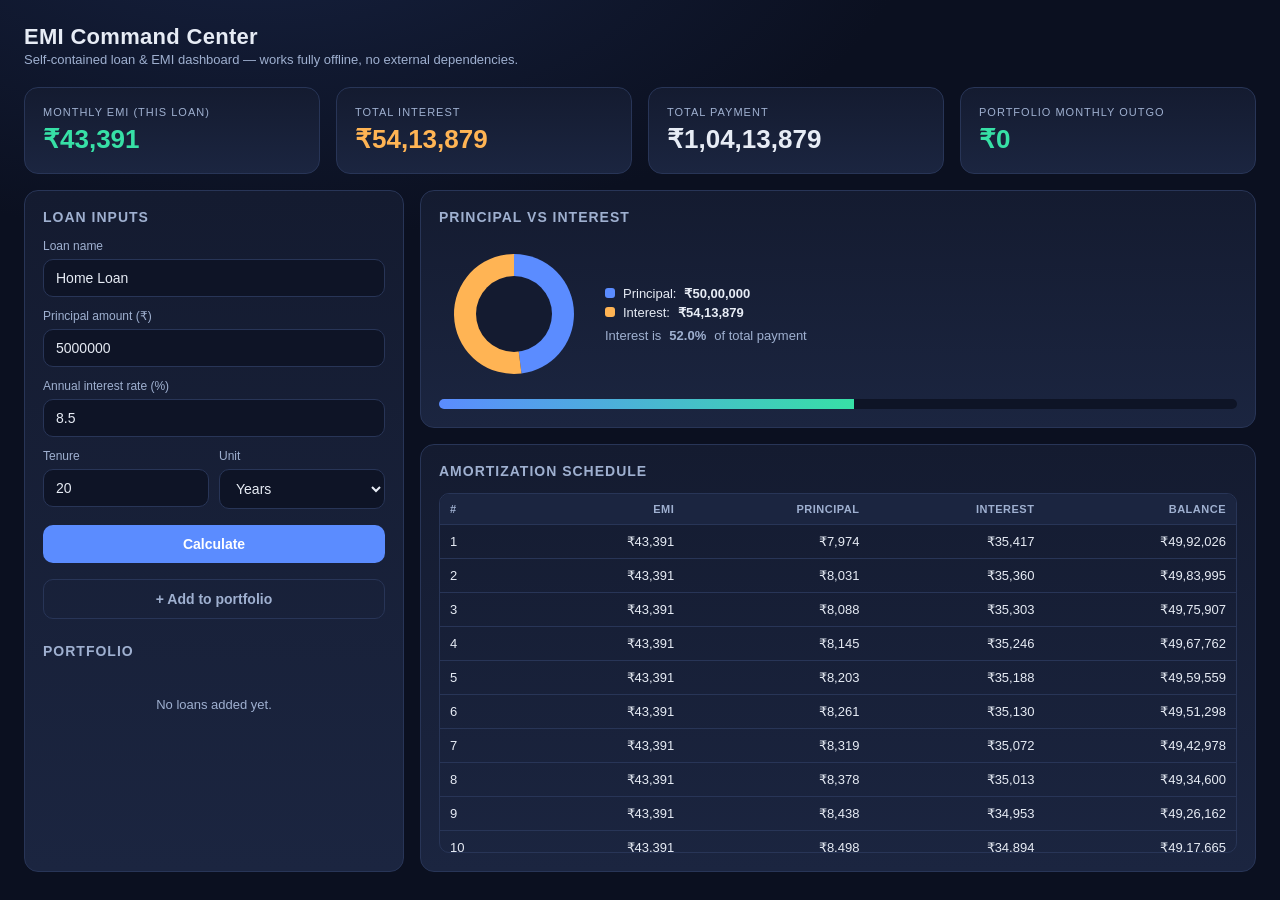
==== emi-tracker/index.html @ 531e5d22 "Add self-contained EMI Command Center dashboard Single-file, dependency-free EMI/loan dashboard (emi" ====
<!DOCTYPE html>
<html lang="en">
<head>
<meta charset="UTF-8" />
<meta name="viewport" content="width=device-width, initial-scale=1.0" />
<title>EMI Command Center</title>
<style>
  :root{
    --bg:#0b1020; --panel:#141b30; --panel2:#1b2540; --line:#283557;
    --txt:#e7ecf5; --muted:#9fb0d0; --accent:#5b8cff; --accent2:#37e0a6;
    --warn:#ffb454; --danger:#ff6b6b; --radius:14px;
  }
  *{box-sizing:border-box}
  body{
    margin:0;font-family:-apple-system,BlinkMacSystemFont,"Segoe UI",Roboto,Helvetica,Arial,sans-serif;
    background:radial-gradient(1200px 600px at 20% -10%,#16213f 0%,var(--bg) 55%);
    color:var(--txt);min-height:100vh;padding:24px;
  }
  h1{font-size:22px;margin:0 0 2px;letter-spacing:.3px}
  .sub{color:var(--muted);font-size:13px;margin-bottom:20px}
  .grid{display:grid;gap:16px}
  .kpis{grid-template-columns:repeat(auto-fit,minmax(180px,1fr))}
  .cols{grid-template-columns:380px 1fr}
  @media(max-width:900px){.cols{grid-template-columns:1fr}}
  .card{background:linear-gradient(180deg,var(--panel),var(--panel2));border:1px solid var(--line);border-radius:var(--radius);padding:18px}
  .card h2{font-size:14px;text-transform:uppercase;letter-spacing:1px;color:var(--muted);margin:0 0 14px}
  label{display:block;font-size:12px;color:var(--muted);margin:12px 0 6px}
  input,select{width:100%;padding:10px 12px;background:#0e1426;border:1px solid var(--line);border-radius:10px;color:var(--txt);font-size:14px}
  input:focus,select:focus{outline:none;border-color:var(--accent)}
  .row{display:flex;gap:10px}
  .row>*{flex:1}
  button{cursor:pointer;border:none;border-radius:10px;font-size:14px;font-weight:600;padding:11px 14px;transition:.15s}
  .btn{background:var(--accent);color:#fff;width:100%;margin-top:16px}
  .btn:hover{filter:brightness(1.1)}
  .btn.ghost{background:transparent;border:1px solid var(--line);color:var(--muted)}
  .kpi .label{font-size:11px;text-transform:uppercase;letter-spacing:1px;color:var(--muted)}
  .kpi .val{font-size:26px;font-weight:700;margin-top:6px}
  .kpi .val.accent{color:var(--accent2)}
  .kpi .val.warn{color:var(--warn)}
  table{width:100%;border-collapse:collapse;font-size:13px}
  th,td{padding:9px 10px;text-align:right;border-bottom:1px solid var(--line)}
  th{color:var(--muted);font-weight:600;text-transform:uppercase;font-size:11px;letter-spacing:.5px;position:sticky;top:0;background:var(--panel2)}
  td:first-child,th:first-child{text-align:left}
  .scroll{max-height:360px;overflow:auto;border:1px solid var(--line);border-radius:10px}
  .bar{height:10px;background:#0e1426;border-radius:999px;overflow:hidden;margin-top:10px}
  .bar > span{display:block;height:100%;background:linear-gradient(90deg,var(--accent),var(--accent2))}
  .loanlist{display:flex;flex-direction:column;gap:8px;margin-top:6px}
  .loan{display:flex;justify-content:space-between;align-items:center;background:#0e1426;border:1px solid var(--line);border-radius:10px;padding:10px 12px;font-size:13px}
  .loan small{color:var(--muted);display:block;margin-top:2px}
  .loan .x{color:var(--danger);cursor:pointer;font-weight:700;padding:0 6px}
  .donut{display:flex;align-items:center;gap:16px}
  .legend{font-size:13px}
  .legend div{display:flex;align-items:center;gap:8px;margin:4px 0}
  .dot{width:10px;height:10px;border-radius:3px;display:inline-block}
  .empty{color:var(--muted);font-size:13px;text-align:center;padding:24px}
</style>
</head>
<body>
  <h1>EMI Command Center</h1>
  <div class="sub">Self-contained loan &amp; EMI dashboard — works fully offline, no external dependencies.</div>

  <div class="grid kpis" id="kpis" style="margin-bottom:16px">
    <div class="card kpi"><div class="label">Monthly EMI (this loan)</div><div class="val accent" id="kpiEmi">₹0</div></div>
    <div class="card kpi"><div class="label">Total Interest</div><div class="val warn" id="kpiInterest">₹0</div></div>
    <div class="card kpi"><div class="label">Total Payment</div><div class="val" id="kpiTotal">₹0</div></div>
    <div class="card kpi"><div class="label">Portfolio Monthly Outgo</div><div class="val accent" id="kpiPortfolio">₹0</div></div>
  </div>

  <div class="grid cols">
    <div class="card">
      <h2>Loan Inputs</h2>
      <label>Loan name</label>
      <input id="name" placeholder="e.g. Home Loan" value="Home Loan" />
      <label>Principal amount (₹)</label>
      <input id="principal" type="number" value="5000000" min="0" step="1000" />
      <label>Annual interest rate (%)</label>
      <input id="rate" type="number" value="8.5" min="0" step="0.05" />
      <div class="row">
        <div>
          <label>Tenure</label>
          <input id="tenure" type="number" value="20" min="1" step="1" />
        </div>
        <div>
          <label>Unit</label>
          <select id="unit"><option value="years">Years</option><option value="months">Months</option></select>
        </div>
      </div>
      <button class="btn" id="calcBtn">Calculate</button>
      <button class="btn ghost" id="addBtn">+ Add to portfolio</button>

      <h2 style="margin-top:24px">Portfolio</h2>
      <div class="loanlist" id="loanList"><div class="empty">No loans added yet.</div></div>
    </div>

    <div class="grid" style="gap:16px;align-content:start">
      <div class="card">
        <h2>Principal vs Interest</h2>
        <div class="donut">
          <canvas id="donut" width="150" height="150"></canvas>
          <div class="legend">
            <div><span class="dot" style="background:#5b8cff"></span> Principal: <strong id="legPrincipal">₹0</strong></div>
            <div><span class="dot" style="background:#ffb454"></span> Interest: <strong id="legInterest">₹0</strong></div>
            <div style="margin-top:8px;color:var(--muted)">Interest is <strong id="legPct">0%</strong> of total payment</div>
          </div>
        </div>
        <div class="bar"><span id="barFill" style="width:0%"></span></div>
      </div>

      <div class="card">
        <h2>Amortization Schedule</h2>
        <div class="scroll">
          <table id="schedule">
            <thead><tr><th>#</th><th>EMI</th><th>Principal</th><th>Interest</th><th>Balance</th></tr></thead>
            <tbody></tbody>
          </table>
        </div>
      </div>
    </div>
  </div>

<script>
(function(){
  "use strict";
  var $ = function(id){ return document.getElementById(id); };
  var fmt = function(n){
    if(!isFinite(n)) n = 0;
    return "₹" + Math.round(n).toLocaleString("en-IN");
  };

  // EMI = P*r*(1+r)^n / ((1+r)^n - 1)  ; r = monthly rate, n = months
  function computeEMI(P, annualRate, n){
    var r = annualRate/12/100;
    if(r === 0) return n > 0 ? P/n : 0;
    var pow = Math.pow(1+r, n);
    return P*r*pow/(pow-1);
  }

  function schedule(P, annualRate, n){
    var r = annualRate/12/100, emi = computeEMI(P, annualRate, n), bal = P, rows = [];
    for(var i=1;i<=n;i++){
      var interest = bal*r;
      var principal = emi - interest;
      bal = Math.max(0, bal - principal);
      rows.push({i:i, emi:emi, principal:principal, interest:interest, balance:bal});
    }
    return {emi:emi, rows:rows};
  }

  function months(){
    var t = parseFloat($("tenure").value)||0;
    return $("unit").value === "years" ? Math.round(t*12) : Math.round(t);
  }

  function drawDonut(principal, interest){
    var c = $("donut"), ctx = c.getContext("2d");
    var total = principal + interest, cx=75, cy=75, R=60, r=38;
    ctx.clearRect(0,0,150,150);
    var segs = total>0 ? [["#5b8cff",principal],["#ffb454",interest]] : [["#283557",1]];
    var start = -Math.PI/2, sum = total>0?total:1;
    segs.forEach(function(s){
      var end = start + (s[1]/sum)*Math.PI*2;
      ctx.beginPath(); ctx.moveTo(cx,cy);
      ctx.arc(cx,cy,R,start,end); ctx.closePath();
      ctx.fillStyle = s[0]; ctx.fill();
      start = end;
    });
    ctx.beginPath(); ctx.arc(cx,cy,r,0,Math.PI*2);
    ctx.fillStyle = "#141b30"; ctx.fill();
  }

  function render(){
    var P = parseFloat($("principal").value)||0;
    var rate = parseFloat($("rate").value)||0;
    var n = months();
    var s = schedule(P, rate, n);
    var totalPay = s.emi*n;
    var totalInterest = totalPay - P;

    $("kpiEmi").textContent = fmt(s.emi);
    $("kpiInterest").textContent = fmt(totalInterest);
    $("kpiTotal").textContent = fmt(totalPay);
    $("legPrincipal").textContent = fmt(P);
    $("legInterest").textContent = fmt(totalInterest);
    var pct = totalPay>0 ? (totalInterest/totalPay*100) : 0;
    $("legPct").textContent = pct.toFixed(1)+"%";
    $("barFill").style.width = pct+"%";
    drawDonut(P, totalInterest);

    var tb = $("schedule").querySelector("tbody");
    tb.innerHTML = "";
    s.rows.forEach(function(row){
      var tr = document.createElement("tr");
      tr.innerHTML = "<td>"+row.i+"</td><td>"+fmt(row.emi)+"</td><td>"+fmt(row.principal)+
        "</td><td>"+fmt(row.interest)+"</td><td>"+fmt(row.balance)+"</td>";
      tb.appendChild(tr);
    });
  }

  // ---- Portfolio (localStorage) ----
  var LS_KEY = "emi-command-center-loans";
  function loadLoans(){ try{ return JSON.parse(localStorage.getItem(LS_KEY))||[]; }catch(e){ return []; } }
  function saveLoans(l){ try{ localStorage.setItem(LS_KEY, JSON.stringify(l)); }catch(e){} }

  function renderPortfolio(){
    var loans = loadLoans(), list = $("loanList"), outgo = 0;
    list.innerHTML = "";
    if(!loans.length){ list.innerHTML = '<div class="empty">No loans added yet.</div>'; }
    loans.forEach(function(l, idx){
      var emi = computeEMI(l.principal, l.rate, l.n);
      outgo += emi;
      var div = document.createElement("div");
      div.className = "loan";
      div.innerHTML = "<div><strong>"+(l.name||"Loan")+"</strong><small>"+fmt(l.principal)+
        " @ "+l.rate+"% · "+l.n+" mo</small></div><div style='text-align:right'>"+fmt(emi)+
        "<span class='x' data-i='"+idx+"'>&times;</span></div>";
      list.appendChild(div);
    });
    $("kpiPortfolio").textContent = fmt(outgo);
    list.querySelectorAll(".x").forEach(function(x){
      x.onclick = function(){
        var loans = loadLoans();
        loans.splice(parseInt(this.getAttribute("data-i"),10),1);
        saveLoans(loans); renderPortfolio();
      };
    });
  }

  $("calcBtn").onclick = render;
  $("addBtn").onclick = function(){
    var loans = loadLoans();
    loans.push({
      name: $("name").value || "Loan",
      principal: parseFloat($("principal").value)||0,
      rate: parseFloat($("rate").value)||0,
      n: months()
    });
    saveLoans(loans); renderPortfolio();
  };
  ["principal","rate","tenure","unit"].forEach(function(id){
    $(id).addEventListener("input", render);
  });

  render();
  renderPortfolio();
})();
</script>
</body>
</html>
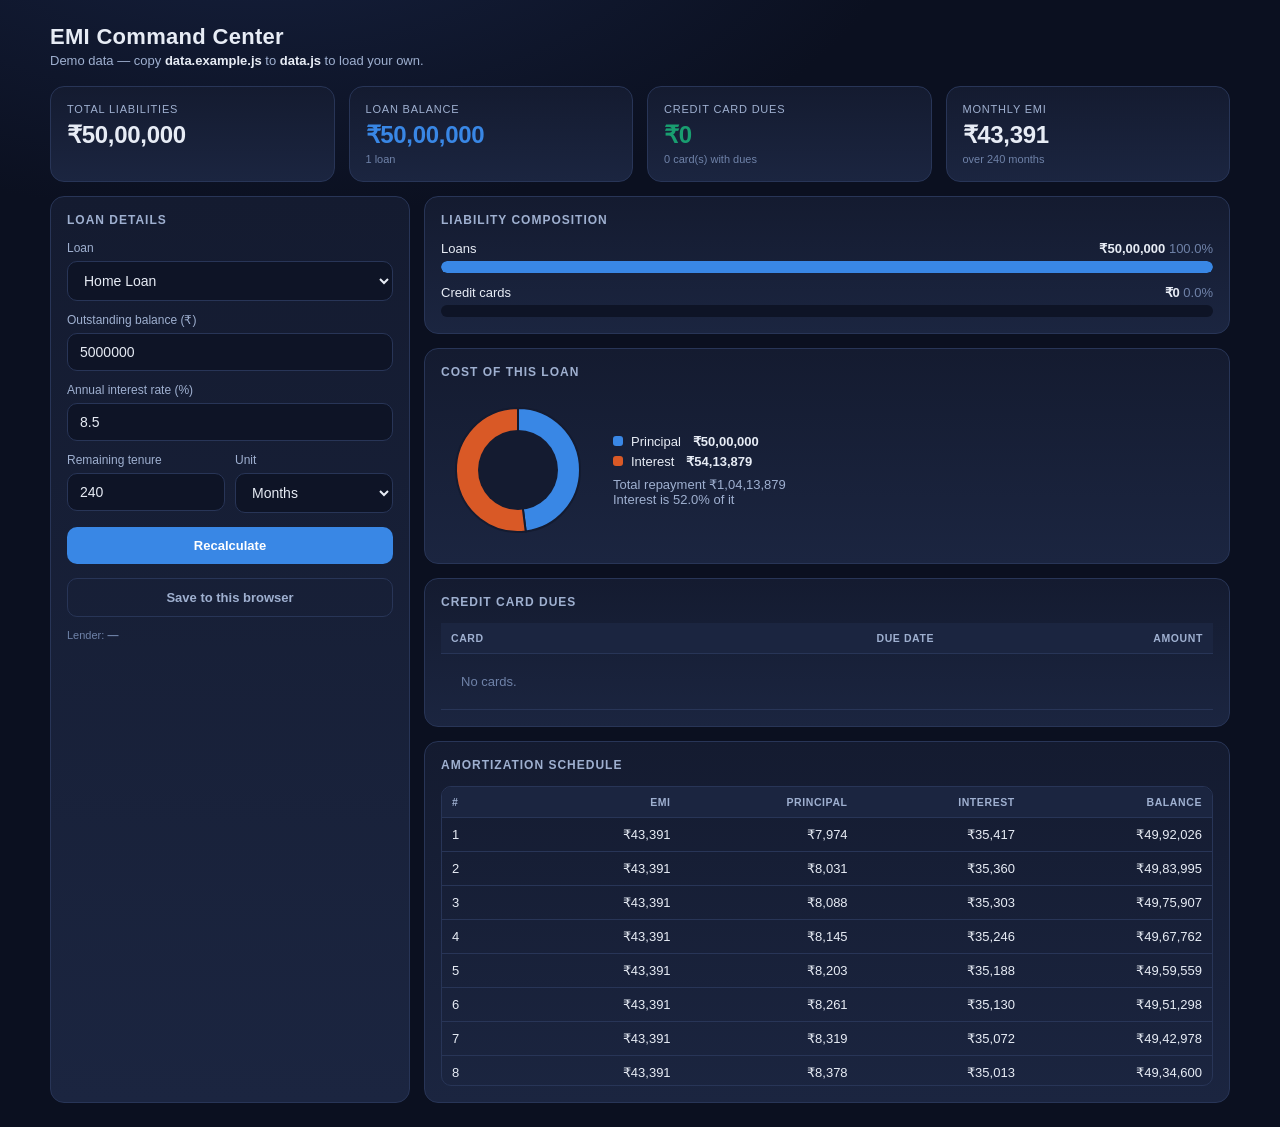
==== commit 6607d2c4: "Load real liability data via gitignored data.js; add cards + composition The dashboard now reads an " ====
--- a/emi-tracker/index.html
+++ b/emi-tracker/index.html
@@ -6,242 +6,346 @@
 <title>EMI Command Center</title>
 <style>
   :root{
-    --bg:#0b1020; --panel:#141b30; --panel2:#1b2540; --line:#283557;
-    --txt:#e7ecf5; --muted:#9fb0d0; --accent:#5b8cff; --accent2:#37e0a6;
-    --warn:#ffb454; --danger:#ff6b6b; --radius:14px;
+    --bg:#0b1020; --surface:#141b30; --surface2:#1b2540; --line:#283557;
+    --txt:#e7ecf5; --muted:#9fb0d0; --dim:#6f82a8;
+    /* validated categorical slots (dark steps, checked vs #141b30) */
+    --series-1:#3987e5;  /* blue   - principal */
+    --series-2:#d95926;  /* orange - interest  */
+    --series-3:#199e70;  /* aqua   - cards     */
+    --warn:#c98500; --danger:#e66767; --good:#199e70;
+    --radius:14px;
   }
   *{box-sizing:border-box}
   body{
     margin:0;font-family:-apple-system,BlinkMacSystemFont,"Segoe UI",Roboto,Helvetica,Arial,sans-serif;
     background:radial-gradient(1200px 600px at 20% -10%,#16213f 0%,var(--bg) 55%);
-    color:var(--txt);min-height:100vh;padding:24px;
-  }
-  h1{font-size:22px;margin:0 0 2px;letter-spacing:.3px}
-  .sub{color:var(--muted);font-size:13px;margin-bottom:20px}
-  .grid{display:grid;gap:16px}
-  .kpis{grid-template-columns:repeat(auto-fit,minmax(180px,1fr))}
-  .cols{grid-template-columns:380px 1fr}
-  @media(max-width:900px){.cols{grid-template-columns:1fr}}
-  .card{background:linear-gradient(180deg,var(--panel),var(--panel2));border:1px solid var(--line);border-radius:var(--radius);padding:18px}
-  .card h2{font-size:14px;text-transform:uppercase;letter-spacing:1px;color:var(--muted);margin:0 0 14px}
+    color:var(--txt);min-height:100vh;padding:24px 16px;
+  }
+  .wrap{max-width:1180px;margin:0 auto}
+  h1{font-size:22px;margin:0 0 3px;letter-spacing:.3px}
+  .sub{color:var(--muted);font-size:13px;margin-bottom:18px}
+  .sub b{color:var(--txt);font-weight:600}
+  .grid{display:grid;gap:14px}
+  .kpis{grid-template-columns:repeat(auto-fit,minmax(170px,1fr))}
+  .cols{grid-template-columns:360px 1fr}
+  @media(max-width:880px){.cols{grid-template-columns:1fr}}
+  .card{background:linear-gradient(180deg,var(--surface),var(--surface2));border:1px solid var(--line);border-radius:var(--radius);padding:16px}
+  .card h2{font-size:12px;text-transform:uppercase;letter-spacing:1px;color:var(--muted);margin:0 0 14px;font-weight:600}
+  .kpi .label{font-size:11px;text-transform:uppercase;letter-spacing:.8px;color:var(--muted)}
+  .kpi .val{font-size:24px;font-weight:700;margin-top:6px;letter-spacing:-.3px}
+  .kpi .note{font-size:11px;color:var(--dim);margin-top:4px}
+  .alert{display:flex;gap:10px;align-items:flex-start;background:rgba(201,133,0,.12);border:1px solid rgba(201,133,0,.45);border-radius:12px;padding:12px 14px;margin-bottom:16px;font-size:13px}
+  .alert.hidden{display:none}
+  .alert .ic{color:var(--warn);font-weight:700}
   label{display:block;font-size:12px;color:var(--muted);margin:12px 0 6px}
   input,select{width:100%;padding:10px 12px;background:#0e1426;border:1px solid var(--line);border-radius:10px;color:var(--txt);font-size:14px}
-  input:focus,select:focus{outline:none;border-color:var(--accent)}
-  .row{display:flex;gap:10px}
-  .row>*{flex:1}
-  button{cursor:pointer;border:none;border-radius:10px;font-size:14px;font-weight:600;padding:11px 14px;transition:.15s}
-  .btn{background:var(--accent);color:#fff;width:100%;margin-top:16px}
-  .btn:hover{filter:brightness(1.1)}
+  input:focus,select:focus{outline:none;border-color:var(--series-1)}
+  input.needs{border-color:var(--warn)}
+  .row{display:flex;gap:10px}.row>*{flex:1}
+  button{cursor:pointer;border:none;border-radius:10px;font-size:13px;font-weight:600;padding:11px 14px;transition:.15s;width:100%;margin-top:14px}
+  .btn{background:var(--series-1);color:#fff}
+  .btn:hover{filter:brightness(1.12)}
   .btn.ghost{background:transparent;border:1px solid var(--line);color:var(--muted)}
-  .kpi .label{font-size:11px;text-transform:uppercase;letter-spacing:1px;color:var(--muted)}
-  .kpi .val{font-size:26px;font-weight:700;margin-top:6px}
-  .kpi .val.accent{color:var(--accent2)}
-  .kpi .val.warn{color:var(--warn)}
   table{width:100%;border-collapse:collapse;font-size:13px}
   th,td{padding:9px 10px;text-align:right;border-bottom:1px solid var(--line)}
-  th{color:var(--muted);font-weight:600;text-transform:uppercase;font-size:11px;letter-spacing:.5px;position:sticky;top:0;background:var(--panel2)}
+  th{color:var(--muted);font-weight:600;text-transform:uppercase;font-size:10.5px;letter-spacing:.6px;position:sticky;top:0;background:var(--surface2)}
   td:first-child,th:first-child{text-align:left}
-  .scroll{max-height:360px;overflow:auto;border:1px solid var(--line);border-radius:10px}
-  .bar{height:10px;background:#0e1426;border-radius:999px;overflow:hidden;margin-top:10px}
-  .bar > span{display:block;height:100%;background:linear-gradient(90deg,var(--accent),var(--accent2))}
-  .loanlist{display:flex;flex-direction:column;gap:8px;margin-top:6px}
-  .loan{display:flex;justify-content:space-between;align-items:center;background:#0e1426;border:1px solid var(--line);border-radius:10px;padding:10px 12px;font-size:13px}
-  .loan small{color:var(--muted);display:block;margin-top:2px}
-  .loan .x{color:var(--danger);cursor:pointer;font-weight:700;padding:0 6px}
-  .donut{display:flex;align-items:center;gap:16px}
+  tbody tr:hover{background:rgba(57,135,229,.08)}
+  .scroll{max-height:300px;overflow:auto;border:1px solid var(--line);border-radius:10px}
+  .donutwrap{display:flex;align-items:center;gap:18px;flex-wrap:wrap}
   .legend{font-size:13px}
-  .legend div{display:flex;align-items:center;gap:8px;margin:4px 0}
-  .dot{width:10px;height:10px;border-radius:3px;display:inline-block}
-  .empty{color:var(--muted);font-size:13px;text-align:center;padding:24px}
+  .legend div{display:flex;align-items:center;gap:8px;margin:5px 0}
+  .dot{width:10px;height:10px;border-radius:3px;flex:none}
+  /* composition bars */
+  .bars{display:flex;flex-direction:column;gap:12px}
+  .brow .top{display:flex;justify-content:space-between;font-size:13px;margin-bottom:5px}
+  .brow .track{height:12px;background:#0e1426;border-radius:999px;overflow:hidden}
+  .brow .fill{height:100%;border-radius:999px}
+  .pill{font-size:10.5px;padding:2px 7px;border-radius:999px;border:1px solid var(--line);color:var(--muted);margin-left:6px}
+  .pill.soon{color:var(--warn);border-color:rgba(201,133,0,.5)}
+  .pill.clear{color:var(--good);border-color:rgba(25,158,112,.5)}
+  .empty{color:var(--dim);font-size:13px;text-align:center;padding:20px}
+  #tip{position:fixed;pointer-events:none;background:#0b1020;border:1px solid var(--line);border-radius:8px;padding:7px 10px;font-size:12px;opacity:0;transition:opacity .12s;z-index:50;white-space:nowrap}
+  .srcnote{font-size:11px;color:var(--dim);margin-top:10px;line-height:1.5}
 </style>
 </head>
 <body>
+<div class="wrap">
   <h1>EMI Command Center</h1>
-  <div class="sub">Self-contained loan &amp; EMI dashboard — works fully offline, no external dependencies.</div>
-
-  <div class="grid kpis" id="kpis" style="margin-bottom:16px">
-    <div class="card kpi"><div class="label">Monthly EMI (this loan)</div><div class="val accent" id="kpiEmi">₹0</div></div>
-    <div class="card kpi"><div class="label">Total Interest</div><div class="val warn" id="kpiInterest">₹0</div></div>
-    <div class="card kpi"><div class="label">Total Payment</div><div class="val" id="kpiTotal">₹0</div></div>
-    <div class="card kpi"><div class="label">Portfolio Monthly Outgo</div><div class="val accent" id="kpiPortfolio">₹0</div></div>
+  <div class="sub" id="subline">Loan &amp; liability dashboard</div>
+
+  <div class="alert hidden" id="alert"><span class="ic">!</span><div id="alertTxt"></div></div>
+
+  <div class="grid kpis" style="margin-bottom:14px">
+    <div class="card kpi"><div class="label">Total Liabilities</div><div class="val" id="kTotal">—</div><div class="note" id="kTotalNote"></div></div>
+    <div class="card kpi"><div class="label">Loan Balance</div><div class="val" style="color:var(--series-1)" id="kLoan">—</div><div class="note" id="kLoanNote"></div></div>
+    <div class="card kpi"><div class="label">Credit Card Dues</div><div class="val" style="color:var(--series-3)" id="kCards">—</div><div class="note" id="kCardsNote"></div></div>
+    <div class="card kpi"><div class="label">Monthly EMI</div><div class="val" id="kEmi">—</div><div class="note" id="kEmiNote"></div></div>
   </div>
 
   <div class="grid cols">
     <div class="card">
-      <h2>Loan Inputs</h2>
-      <label>Loan name</label>
-      <input id="name" placeholder="e.g. Home Loan" value="Home Loan" />
-      <label>Principal amount (₹)</label>
-      <input id="principal" type="number" value="5000000" min="0" step="1000" />
-      <label>Annual interest rate (%)</label>
-      <input id="rate" type="number" value="8.5" min="0" step="0.05" />
+      <h2>Loan Details</h2>
+      <label>Loan</label>
+      <select id="loanSel"></select>
+      <label>Outstanding balance (₹)</label>
+      <input id="principal" type="number" min="0" step="1000" />
+      <label id="rateLbl">Annual interest rate (%)</label>
+      <input id="rate" type="number" min="0" step="0.05" placeholder="enter rate" />
       <div class="row">
-        <div>
-          <label>Tenure</label>
-          <input id="tenure" type="number" value="20" min="1" step="1" />
+        <div><label>Remaining tenure</label><input id="tenure" type="number" min="1" step="1" placeholder="enter" /></div>
+        <div><label>Unit</label><select id="unit"><option value="months">Months</option><option value="years">Years</option></select></div>
+      </div>
+      <button class="btn" id="recalc">Recalculate</button>
+      <button class="btn ghost" id="save">Save to this browser</button>
+      <div class="srcnote" id="srcnote"></div>
+    </div>
+
+    <div class="grid" style="gap:14px;align-content:start">
+      <div class="card">
+        <h2>Liability Composition</h2>
+        <div class="bars" id="bars"></div>
+      </div>
+
+      <div class="card">
+        <h2>Cost of This Loan</h2>
+        <div class="donutwrap">
+          <canvas id="donut" width="154" height="154"></canvas>
+          <div class="legend" id="legend"></div>
         </div>
-        <div>
-          <label>Unit</label>
-          <select id="unit"><option value="years">Years</option><option value="months">Months</option></select>
-        </div>
-      </div>
-      <button class="btn" id="calcBtn">Calculate</button>
-      <button class="btn ghost" id="addBtn">+ Add to portfolio</button>
-
-      <h2 style="margin-top:24px">Portfolio</h2>
-      <div class="loanlist" id="loanList"><div class="empty">No loans added yet.</div></div>
-    </div>
-
-    <div class="grid" style="gap:16px;align-content:start">
+      </div>
+
       <div class="card">
-        <h2>Principal vs Interest</h2>
-        <div class="donut">
-          <canvas id="donut" width="150" height="150"></canvas>
-          <div class="legend">
-            <div><span class="dot" style="background:#5b8cff"></span> Principal: <strong id="legPrincipal">₹0</strong></div>
-            <div><span class="dot" style="background:#ffb454"></span> Interest: <strong id="legInterest">₹0</strong></div>
-            <div style="margin-top:8px;color:var(--muted)">Interest is <strong id="legPct">0%</strong> of total payment</div>
-          </div>
-        </div>
-        <div class="bar"><span id="barFill" style="width:0%"></span></div>
+        <h2>Credit Card Dues</h2>
+        <table id="cardTbl">
+          <thead><tr><th>Card</th><th>Due date</th><th>Amount</th></tr></thead>
+          <tbody></tbody>
+        </table>
       </div>
 
       <div class="card">
         <h2>Amortization Schedule</h2>
-        <div class="scroll">
-          <table id="schedule">
-            <thead><tr><th>#</th><th>EMI</th><th>Principal</th><th>Interest</th><th>Balance</th></tr></thead>
-            <tbody></tbody>
-          </table>
-        </div>
+        <div class="scroll"><table id="schedule">
+          <thead><tr><th>#</th><th>EMI</th><th>Principal</th><th>Interest</th><th>Balance</th></tr></thead>
+          <tbody></tbody>
+        </table></div>
       </div>
     </div>
   </div>
-
+</div>
+<div id="tip"></div>
+
+<!-- Optional local data (gitignored). Absent => demo defaults. -->
+<script src="data.js" onerror="void 0"></script>
 <script>
 (function(){
   "use strict";
-  var $ = function(id){ return document.getElementById(id); };
-  var fmt = function(n){
-    if(!isFinite(n)) n = 0;
-    return "₹" + Math.round(n).toLocaleString("en-IN");
-  };
-
-  // EMI = P*r*(1+r)^n / ((1+r)^n - 1)  ; r = monthly rate, n = months
-  function computeEMI(P, annualRate, n){
-    var r = annualRate/12/100;
-    if(r === 0) return n > 0 ? P/n : 0;
-    var pow = Math.pow(1+r, n);
-    return P*r*pow/(pow-1);
-  }
-
-  function schedule(P, annualRate, n){
-    var r = annualRate/12/100, emi = computeEMI(P, annualRate, n), bal = P, rows = [];
+  var $=function(id){return document.getElementById(id);};
+  var fmt=function(n){ if(!isFinite(n))n=0; return "₹"+Math.round(n).toLocaleString("en-IN"); };
+  var tip=$("tip");
+  function showTip(e,html){ tip.innerHTML=html; tip.style.opacity=1;
+    tip.style.left=Math.min(e.clientX+12,innerWidth-tip.offsetWidth-8)+"px";
+    tip.style.top=(e.clientY-10)+"px"; }
+  function hideTip(){ tip.style.opacity=0; }
+
+  var DEMO={asOf:null,source:"demo",netWorth:0,
+    loans:[{name:"Home Loan",lender:"—",balance:5000000,rate:8.5,tenureMonths:240}],cards:[]};
+  var LS="emi-command-center-overrides";
+  function overrides(){ try{return JSON.parse(localStorage.getItem(LS))||{};}catch(e){return {};} }
+
+  var D = (window.EMI_DATA && window.EMI_DATA.loans) ? window.EMI_DATA : DEMO;
+  var ov = overrides();
+  D.loans.forEach(function(l){
+    var o=ov[l.name]; if(o){ if(o.rate!=null)l.rate=o.rate; if(o.tenureMonths!=null)l.tenureMonths=o.tenureMonths; }
+  });
+
+  // ---- math ----
+  function computeEMI(P,annual,n){
+    if(!P||!n||annual==null) return null;
+    var r=annual/12/100;
+    if(r===0) return P/n;
+    var p=Math.pow(1+r,n);
+    return P*r*p/(p-1);
+  }
+  function buildSchedule(P,annual,n){
+    var emi=computeEMI(P,annual,n); if(emi==null) return null;
+    var r=annual/12/100, bal=P, rows=[];
     for(var i=1;i<=n;i++){
-      var interest = bal*r;
-      var principal = emi - interest;
-      bal = Math.max(0, bal - principal);
-      rows.push({i:i, emi:emi, principal:principal, interest:interest, balance:bal});
+      var int_=bal*r, pr=emi-int_;
+      bal=Math.max(0,bal-pr);
+      rows.push({i:i,emi:emi,principal:pr,interest:int_,balance:bal});
     }
-    return {emi:emi, rows:rows};
-  }
-
-  function months(){
-    var t = parseFloat($("tenure").value)||0;
-    return $("unit").value === "years" ? Math.round(t*12) : Math.round(t);
-  }
-
-  function drawDonut(principal, interest){
-    var c = $("donut"), ctx = c.getContext("2d");
-    var total = principal + interest, cx=75, cy=75, R=60, r=38;
-    ctx.clearRect(0,0,150,150);
-    var segs = total>0 ? [["#5b8cff",principal],["#ffb454",interest]] : [["#283557",1]];
-    var start = -Math.PI/2, sum = total>0?total:1;
+    return {emi:emi,rows:rows};
+  }
+
+  // ---- header / alerts ----
+  var totalLoans=D.loans.reduce(function(s,l){return s+(l.balance||0);},0);
+  var totalCards=(D.cards||[]).reduce(function(s,c){return s+(c.due||0);},0);
+  var totalLiab=totalLoans+totalCards;
+
+  $("subline").innerHTML = D.source==="demo"
+    ? "Demo data — copy <b>data.example.js</b> to <b>data.js</b> to load your own."
+    : "Source: <b>"+D.source+"</b> · as of <b>"+D.asOf+"</b>";
+
+  var today = D.asOf ? new Date(D.asOf) : new Date();
+  var soon=(D.cards||[]).filter(function(c){
+    if(!c.dueDate||!c.due) return false;
+    var days=Math.round((new Date(c.dueDate)-today)/864e5);
+    c._days=days; return days>=0 && days<=30;
+  });
+  if(soon.length){
+    $("alert").classList.remove("hidden");
+    $("alertTxt").innerHTML="<strong>"+soon.length+" card payment"+(soon.length>1?"s":"")+" due soon — "+
+      fmt(soon.reduce(function(s,c){return s+c.due;},0))+" total.</strong><br>"+
+      soon.map(function(c){return c.name+": "+fmt(c.due)+" in "+c._days+" day"+(c._days===1?"":"s");}).join(" · ");
+  }
+
+  // ---- composition bars ----
+  function renderBars(){
+    var items=[{label:"Loans",val:totalLoans,color:"var(--series-1)"},
+               {label:"Credit cards",val:totalCards,color:"var(--series-3)"}];
+    var max=Math.max(totalLoans,totalCards,1), box=$("bars");
+    box.innerHTML="";
+    items.forEach(function(it){
+      var d=document.createElement("div"); d.className="brow";
+      var pct=totalLiab>0?(it.val/totalLiab*100):0;
+      d.innerHTML="<div class='top'><span>"+it.label+"</span><span><strong>"+fmt(it.val)+
+        "</strong> <span style='color:var(--dim)'>"+pct.toFixed(1)+"%</span></span></div>"+
+        "<div class='track'><div class='fill' style='width:"+(it.val/max*100)+"%;background:"+it.color+"'></div></div>";
+      d.onmousemove=function(e){showTip(e,"<strong>"+it.label+"</strong><br>"+fmt(it.val)+" · "+pct.toFixed(1)+"% of liabilities");};
+      d.onmouseleave=hideTip;
+      box.appendChild(d);
+    });
+    if(totalLiab===0) box.innerHTML="<div class='empty'>No liabilities recorded.</div>";
+  }
+
+  // ---- donut ----
+  var donutSegs=[];
+  function drawDonut(principal,interest){
+    var c=$("donut"),ctx=c.getContext("2d"),cx=77,cy=77,R=62,r=40;
+    var total=principal+interest;
+    ctx.clearRect(0,0,154,154);
+    donutSegs=[];
+    if(total<=0){
+      ctx.beginPath();ctx.arc(cx,cy,R,0,Math.PI*2);ctx.fillStyle="#223055";ctx.fill();
+      ctx.beginPath();ctx.arc(cx,cy,r,0,Math.PI*2);ctx.fillStyle="#141b30";ctx.fill();
+      return;
+    }
+    var segs=[["Principal",principal,"#3987e5"],["Interest",interest,"#d95926"]];
+    var start=-Math.PI/2;
     segs.forEach(function(s){
-      var end = start + (s[1]/sum)*Math.PI*2;
-      ctx.beginPath(); ctx.moveTo(cx,cy);
-      ctx.arc(cx,cy,R,start,end); ctx.closePath();
-      ctx.fillStyle = s[0]; ctx.fill();
-      start = end;
+      var end=start+(s[1]/total)*Math.PI*2;
+      ctx.beginPath();ctx.moveTo(cx,cy);ctx.arc(cx,cy,R,start,end);ctx.closePath();
+      ctx.fillStyle=s[2];ctx.fill();
+      // 2px surface gap between fills
+      ctx.strokeStyle="#141b30";ctx.lineWidth=2;ctx.stroke();
+      donutSegs.push({label:s[0],val:s[1],a0:start,a1:end,pct:s[1]/total*100});
+      start=end;
     });
-    ctx.beginPath(); ctx.arc(cx,cy,r,0,Math.PI*2);
-    ctx.fillStyle = "#141b30"; ctx.fill();
-  }
-
-  function render(){
-    var P = parseFloat($("principal").value)||0;
-    var rate = parseFloat($("rate").value)||0;
-    var n = months();
-    var s = schedule(P, rate, n);
-    var totalPay = s.emi*n;
-    var totalInterest = totalPay - P;
-
-    $("kpiEmi").textContent = fmt(s.emi);
-    $("kpiInterest").textContent = fmt(totalInterest);
-    $("kpiTotal").textContent = fmt(totalPay);
-    $("legPrincipal").textContent = fmt(P);
-    $("legInterest").textContent = fmt(totalInterest);
-    var pct = totalPay>0 ? (totalInterest/totalPay*100) : 0;
-    $("legPct").textContent = pct.toFixed(1)+"%";
-    $("barFill").style.width = pct+"%";
-    drawDonut(P, totalInterest);
-
-    var tb = $("schedule").querySelector("tbody");
-    tb.innerHTML = "";
-    s.rows.forEach(function(row){
-      var tr = document.createElement("tr");
-      tr.innerHTML = "<td>"+row.i+"</td><td>"+fmt(row.emi)+"</td><td>"+fmt(row.principal)+
-        "</td><td>"+fmt(row.interest)+"</td><td>"+fmt(row.balance)+"</td>";
+    ctx.beginPath();ctx.arc(cx,cy,r,0,Math.PI*2);ctx.fillStyle="#141b30";ctx.fill();
+  }
+  $("donut").addEventListener("mousemove",function(e){
+    var b=this.getBoundingClientRect(),x=e.clientX-b.left-77,y=e.clientY-b.top-77;
+    var dist=Math.sqrt(x*x+y*y);
+    if(dist<40||dist>62||!donutSegs.length){hideTip();return;}
+    var ang=Math.atan2(y,x); if(ang< -Math.PI/2) ang+=Math.PI*2;
+    var hit=donutSegs.filter(function(s){return ang>=s.a0&&ang<s.a1;})[0];
+    if(hit) showTip(e,"<strong>"+hit.label+"</strong><br>"+fmt(hit.val)+" · "+hit.pct.toFixed(1)+"%");
+    else hideTip();
+  });
+  $("donut").addEventListener("mouseleave",hideTip);
+
+  // ---- cards table ----
+  (function(){
+    var tb=$("cardTbl").querySelector("tbody");
+    if(!(D.cards||[]).length){ tb.innerHTML="<tr><td colspan='3' class='empty'>No cards.</td></tr>"; return; }
+    D.cards.slice().sort(function(a,b){return b.due-a.due;}).forEach(function(c){
+      var pill = c.due===0 ? "<span class='pill clear'>cleared</span>"
+        : (c._days!=null&&c._days<=30 ? "<span class='pill soon'>"+c._days+"d</span>" : "");
+      var tr=document.createElement("tr");
+      tr.innerHTML="<td>"+c.name+pill+"</td><td>"+(c.dueDate||"—")+"</td><td>"+fmt(c.due)+"</td>";
       tb.appendChild(tr);
     });
-  }
-
-  // ---- Portfolio (localStorage) ----
-  var LS_KEY = "emi-command-center-loans";
-  function loadLoans(){ try{ return JSON.parse(localStorage.getItem(LS_KEY))||[]; }catch(e){ return []; } }
-  function saveLoans(l){ try{ localStorage.setItem(LS_KEY, JSON.stringify(l)); }catch(e){} }
-
-  function renderPortfolio(){
-    var loans = loadLoans(), list = $("loanList"), outgo = 0;
-    list.innerHTML = "";
-    if(!loans.length){ list.innerHTML = '<div class="empty">No loans added yet.</div>'; }
-    loans.forEach(function(l, idx){
-      var emi = computeEMI(l.principal, l.rate, l.n);
-      outgo += emi;
-      var div = document.createElement("div");
-      div.className = "loan";
-      div.innerHTML = "<div><strong>"+(l.name||"Loan")+"</strong><small>"+fmt(l.principal)+
-        " @ "+l.rate+"% · "+l.n+" mo</small></div><div style='text-align:right'>"+fmt(emi)+
-        "<span class='x' data-i='"+idx+"'>&times;</span></div>";
-      list.appendChild(div);
+    var tr=document.createElement("tr");
+    tr.innerHTML="<td><strong>Total</strong></td><td></td><td><strong>"+fmt(totalCards)+"</strong></td>";
+    tb.appendChild(tr);
+  })();
+
+  // ---- loan selector + render ----
+  D.loans.forEach(function(l,i){
+    var o=document.createElement("option"); o.value=i; o.textContent=l.name; $("loanSel").appendChild(o);
+  });
+  function current(){ return D.loans[parseInt($("loanSel").value||0,10)]; }
+  function monthsVal(){
+    var t=parseFloat($("tenure").value); if(!t) return null;
+    return $("unit").value==="years"?Math.round(t*12):Math.round(t);
+  }
+  function loadLoan(){
+    var l=current();
+    $("principal").value=l.balance||0;
+    $("rate").value = l.rate!=null ? l.rate : "";
+    $("tenure").value = l.tenureMonths!=null ? l.tenureMonths : "";
+    $("unit").value="months";
+    $("srcnote").innerHTML = "Lender: <strong>"+(l.lender||"—")+"</strong>" +
+      ((l.rate==null||l.tenureMonths==null)
+        ? "<br><span style='color:var(--warn)'>Rate and/or tenure aren't provided by "+D.source+
+          " — enter them from your loan statement to get a real EMI.</span>" : "");
+    render();
+  }
+  function render(){
+    var P=parseFloat($("principal").value)||0;
+    var rate=$("rate").value===""?null:parseFloat($("rate").value);
+    var n=monthsVal();
+    var missing=(rate==null||!n);
+    $("rate").classList.toggle("needs",rate==null);
+    $("tenure").classList.toggle("needs",!n);
+
+    var s = missing?null:buildSchedule(P,rate,n);
+    var totalPay = s? s.emi*n : 0;
+    var interest = s? totalPay-P : 0;
+
+    $("kTotal").textContent=fmt(totalLiab);
+    $("kTotalNote").textContent = D.netWorth
+      ? (totalLiab/D.netWorth*100).toFixed(1)+"% of net worth" : "";
+    $("kLoan").textContent=fmt(totalLoans);
+    $("kLoanNote").textContent=D.loans.length+" loan"+(D.loans.length===1?"":"s");
+    $("kCards").textContent=fmt(totalCards);
+    $("kCardsNote").textContent=(D.cards||[]).filter(function(c){return c.due>0;}).length+" card(s) with dues";
+    $("kEmi").textContent = s? fmt(s.emi) : "—";
+    $("kEmiNote").textContent = s? ("over "+n+" months") : "needs rate + tenure";
+
+    // legend (always present for 2 series, with direct labels)
+    $("legend").innerHTML = s
+      ? "<div><span class='dot' style='background:var(--series-1)'></span>Principal <strong style='margin-left:4px'>"+fmt(P)+"</strong></div>"+
+        "<div><span class='dot' style='background:var(--series-2)'></span>Interest <strong style='margin-left:4px'>"+fmt(interest)+"</strong></div>"+
+        "<div style='color:var(--muted);margin-top:8px'>Total repayment "+fmt(totalPay)+
+        "<br>Interest is "+(totalPay>0?(interest/totalPay*100).toFixed(1):0)+"% of it</div>"
+      : "<div style='color:var(--dim)'>Enter the interest rate and remaining tenure to see the interest cost of this loan.</div>";
+    drawDonut(s?P:0, s?interest:0);
+
+    var tb=$("schedule").querySelector("tbody"); tb.innerHTML="";
+    if(!s){ tb.innerHTML="<tr><td colspan='5' class='empty'>Schedule unavailable — enter rate and tenure.</td></tr>"; }
+    else s.rows.forEach(function(r){
+      var tr=document.createElement("tr");
+      tr.innerHTML="<td>"+r.i+"</td><td>"+fmt(r.emi)+"</td><td>"+fmt(r.principal)+
+        "</td><td>"+fmt(r.interest)+"</td><td>"+fmt(r.balance)+"</td>";
+      tb.appendChild(tr);
     });
-    $("kpiPortfolio").textContent = fmt(outgo);
-    list.querySelectorAll(".x").forEach(function(x){
-      x.onclick = function(){
-        var loans = loadLoans();
-        loans.splice(parseInt(this.getAttribute("data-i"),10),1);
-        saveLoans(loans); renderPortfolio();
-      };
-    });
-  }
-
-  $("calcBtn").onclick = render;
-  $("addBtn").onclick = function(){
-    var loans = loadLoans();
-    loans.push({
-      name: $("name").value || "Loan",
-      principal: parseFloat($("principal").value)||0,
-      rate: parseFloat($("rate").value)||0,
-      n: months()
-    });
-    saveLoans(loans); renderPortfolio();
+  }
+
+  $("loanSel").onchange=loadLoan;
+  $("recalc").onclick=render;
+  ["principal","rate","tenure","unit"].forEach(function(id){ $(id).addEventListener("input",render); });
+  $("save").onclick=function(){
+    var l=current(),o=overrides();
+    o[l.name]={rate:$("rate").value===""?null:parseFloat($("rate").value),tenureMonths:monthsVal()};
+    try{localStorage.setItem(LS,JSON.stringify(o));
+      this.textContent="Saved ✓"; var b=this; setTimeout(function(){b.textContent="Save to this browser";},1500);
+    }catch(e){ this.textContent="Could not save"; }
   };
-  ["principal","rate","tenure","unit"].forEach(function(id){
-    $(id).addEventListener("input", render);
-  });
-
-  render();
-  renderPortfolio();
+
+  renderBars();
+  loadLoan();
 })();
 </script>
 </body>
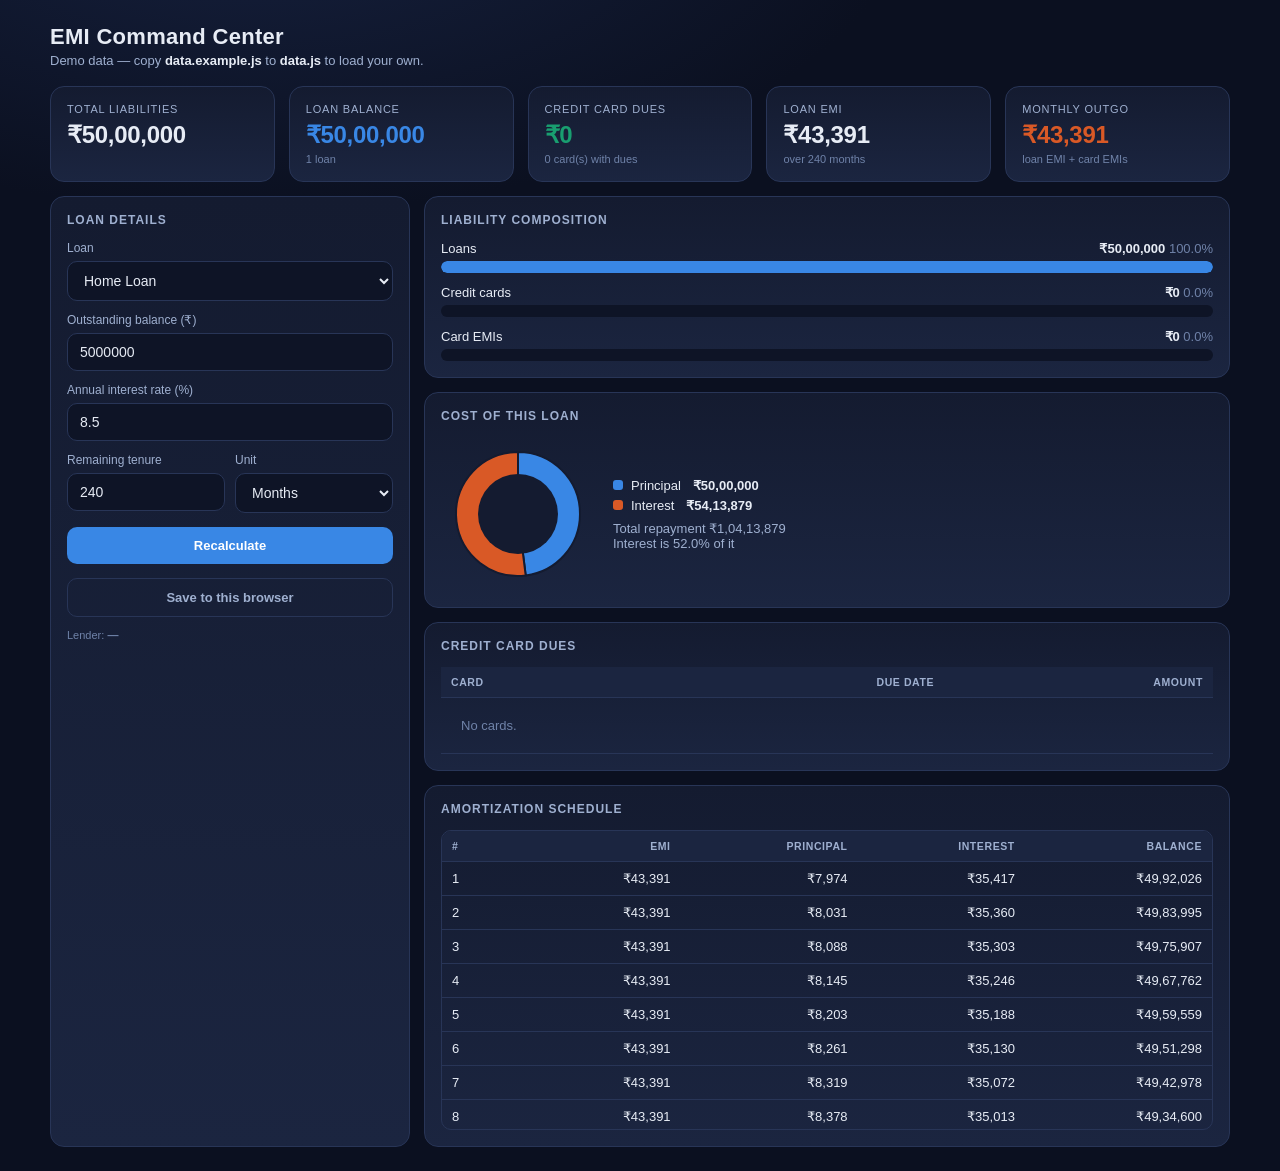
==== commit c78a94d5: "Track card EMIs and surface total monthly outgo Purchases converted to EMI on a credit card are invi" ====
--- a/emi-tracker/index.html
+++ b/emi-tracker/index.html
@@ -80,7 +80,8 @@
     <div class="card kpi"><div class="label">Total Liabilities</div><div class="val" id="kTotal">—</div><div class="note" id="kTotalNote"></div></div>
     <div class="card kpi"><div class="label">Loan Balance</div><div class="val" style="color:var(--series-1)" id="kLoan">—</div><div class="note" id="kLoanNote"></div></div>
     <div class="card kpi"><div class="label">Credit Card Dues</div><div class="val" style="color:var(--series-3)" id="kCards">—</div><div class="note" id="kCardsNote"></div></div>
-    <div class="card kpi"><div class="label">Monthly EMI</div><div class="val" id="kEmi">—</div><div class="note" id="kEmiNote"></div></div>
+    <div class="card kpi"><div class="label">Loan EMI</div><div class="val" id="kEmi">—</div><div class="note" id="kEmiNote"></div></div>
+    <div class="card kpi"><div class="label">Monthly Outgo</div><div class="val" style="color:var(--series-2)" id="kOutgo">—</div><div class="note" id="kOutgoNote"></div></div>
   </div>
 
   <div class="grid cols">
@@ -115,6 +116,15 @@
         </div>
       </div>
 
+      <div class="card" id="cardEmiBox">
+        <h2>Card EMIs (converted purchases)</h2>
+        <table id="emiTbl">
+          <thead><tr><th>Facility</th><th>Remaining</th><th>Monthly EMI</th></tr></thead>
+          <tbody></tbody>
+        </table>
+        <div class="srcnote" id="emiNote"></div>
+      </div>
+
       <div class="card">
         <h2>Credit Card Dues</h2>
         <table id="cardTbl">
@@ -181,7 +191,17 @@
   // ---- header / alerts ----
   var totalLoans=D.loans.reduce(function(s,l){return s+(l.balance||0);},0);
   var totalCards=(D.cards||[]).reduce(function(s,c){return s+(c.due||0);},0);
-  var totalLiab=totalLoans+totalCards;
+  var cardEmis=D.cardEmis||[];
+  var totalCardEmi=cardEmis.reduce(function(s,e){return s+(e.monthlyEmi||0);},0);
+  // outstanding on a card EMI: explicit, else derived from remaining installments
+  function emiOutstanding(e){
+    if(e.outstanding!=null) return e.outstanding;
+    if(e.remainingMonths) return (e.monthlyEmi||0)*e.remainingMonths;
+    return null;
+  }
+  var totalEmiOutstanding=cardEmis.reduce(function(s,e){var o=emiOutstanding(e);return s+(o||0);},0);
+  var emiOutstandingKnown=cardEmis.every(function(e){return emiOutstanding(e)!=null;});
+  var totalLiab=totalLoans+totalCards+totalEmiOutstanding;
 
   $("subline").innerHTML = D.source==="demo"
     ? "Demo data — copy <b>data.example.js</b> to <b>data.js</b> to load your own."
@@ -203,8 +223,9 @@
   // ---- composition bars ----
   function renderBars(){
     var items=[{label:"Loans",val:totalLoans,color:"var(--series-1)"},
-               {label:"Credit cards",val:totalCards,color:"var(--series-3)"}];
-    var max=Math.max(totalLoans,totalCards,1), box=$("bars");
+               {label:"Credit cards",val:totalCards,color:"var(--series-3)"},
+               {label:"Card EMIs",val:totalEmiOutstanding,color:"var(--series-2)"}];
+    var max=Math.max(totalLoans,totalCards,totalEmiOutstanding,1), box=$("bars");
     box.innerHTML="";
     items.forEach(function(it){
       var d=document.createElement("div"); d.className="brow";
@@ -255,6 +276,29 @@
   });
   $("donut").addEventListener("mouseleave",hideTip);
 
+  // ---- card EMI table ----
+  (function(){
+    var box=$("cardEmiBox"), tb=$("emiTbl").querySelector("tbody");
+    if(!cardEmis.length){ box.style.display="none"; return; }
+    cardEmis.forEach(function(e){
+      var o=emiOutstanding(e);
+      var tr=document.createElement("tr");
+      tr.innerHTML="<td>"+e.name+"<br><span style='color:var(--dim);font-size:11px'>"+(e.issuer||"")+"</span></td>"+
+        "<td>"+(e.remainingMonths?e.remainingMonths+" mo":"<span style='color:var(--warn)'>unknown</span>")+"</td>"+
+        "<td><strong>"+fmt(e.monthlyEmi)+"</strong>"+
+        (o!=null?"<br><span style='color:var(--dim);font-size:11px'>"+fmt(o)+" left</span>":"")+"</td>";
+      tb.appendChild(tr);
+    });
+    if(cardEmis.length>1){
+      var tr=document.createElement("tr");
+      tr.innerHTML="<td><strong>Total</strong></td><td></td><td><strong>"+fmt(totalCardEmi)+"</strong></td>";
+      tb.appendChild(tr);
+    }
+    $("emiNote").innerHTML = emiOutstandingKnown ? "" :
+      "<span style='color:var(--warn)'>Remaining installments unknown, so this EMI's outstanding principal "+
+      "isn't counted in Total Liabilities. Add <code>remainingMonths</code> in data.js to include it.</span>";
+  })();
+
   // ---- cards table ----
   (function(){
     var tb=$("cardTbl").querySelector("tbody");
@@ -314,6 +358,14 @@
     $("kEmi").textContent = s? fmt(s.emi) : "—";
     $("kEmiNote").textContent = s? ("over "+n+" months") : "needs rate + tenure";
 
+    var loanEmiAll = D.loans.reduce(function(sum,l){
+      var e = (l===current() && s) ? s.emi : computeEMI(l.balance,l.rate,l.tenureMonths);
+      return sum + (e||0);
+    },0);
+    $("kOutgo").textContent = fmt(loanEmiAll + totalCardEmi);
+    $("kOutgoNote").textContent = (loanEmiAll>0?"loan EMI + ":"") + "card EMIs" +
+      (loanEmiAll===0 && totalCardEmi>0 ? " (loan EMI not yet known)" : "");
+
     // legend (always present for 2 series, with direct labels)
     $("legend").innerHTML = s
       ? "<div><span class='dot' style='background:var(--series-1)'></span>Principal <strong style='margin-left:4px'>"+fmt(P)+"</strong></div>"+
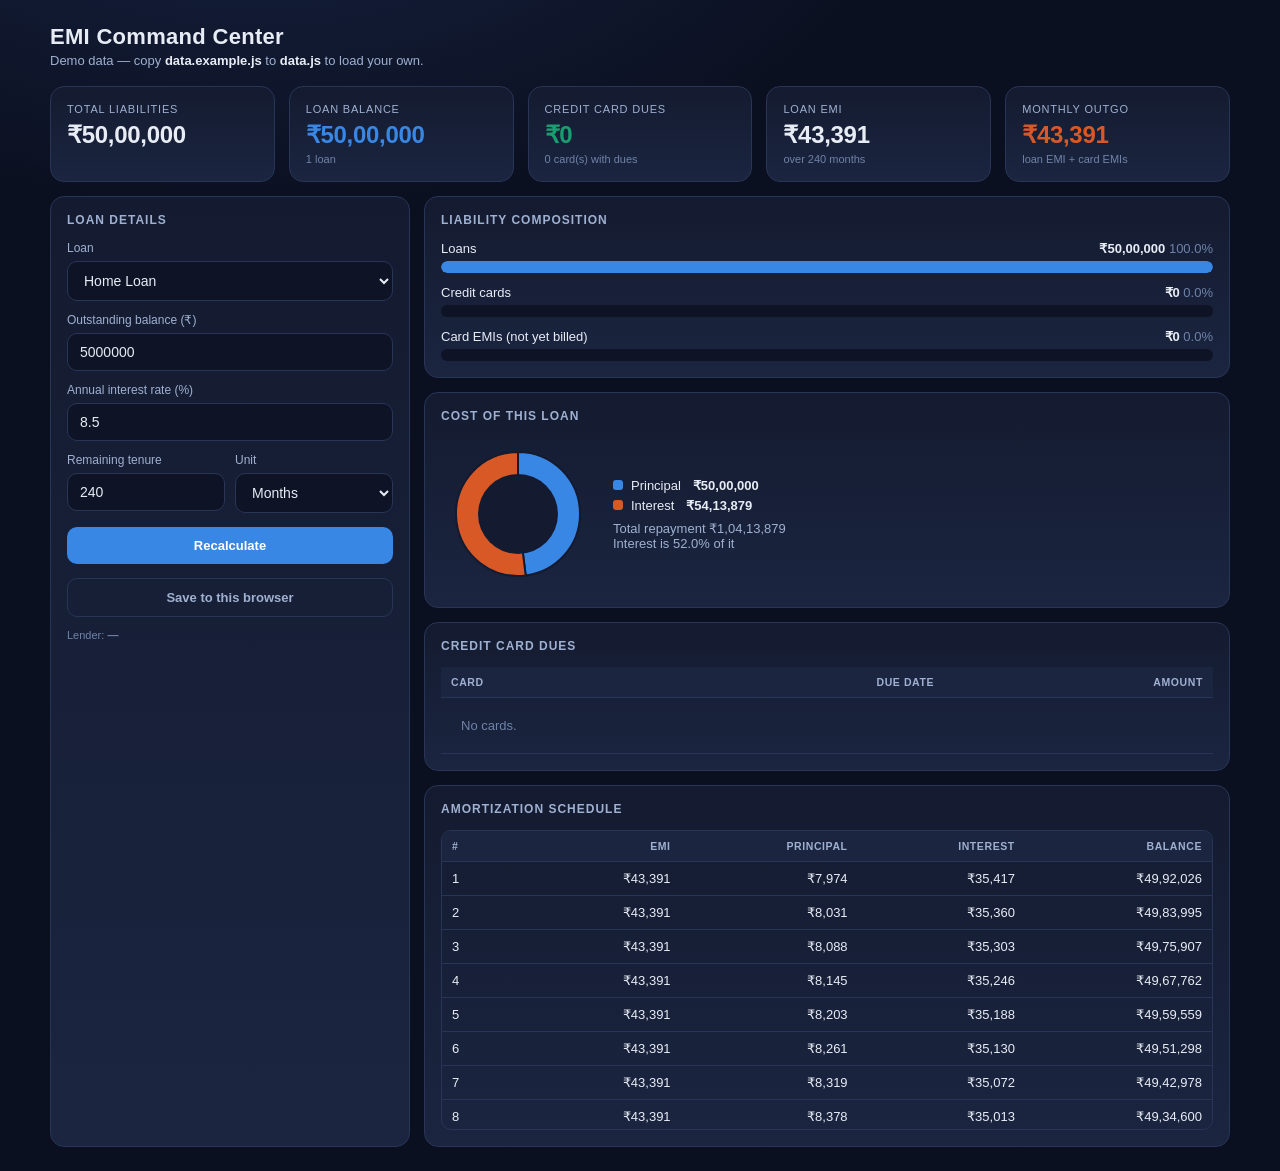
==== commit f83f75c5: "Avoid double-counting an EMI installment billed in a card statement A card statement's total due alr" ====
--- a/emi-tracker/index.html
+++ b/emi-tracker/index.html
@@ -193,15 +193,37 @@
   var totalCards=(D.cards||[]).reduce(function(s,c){return s+(c.due||0);},0);
   var cardEmis=D.cardEmis||[];
   var totalCardEmi=cardEmis.reduce(function(s,e){return s+(e.monthlyEmi||0);},0);
+  // Whole months strictly after `from`'s month, up to and including end's month.
+  function monthsUntil(endDate,from){
+    if(!endDate) return null;
+    var e=new Date(endDate), f=from?new Date(from):new Date();
+    if(isNaN(e)||isNaN(f)) return null;
+    return Math.max(0,(e.getFullYear()-f.getFullYear())*12+(e.getMonth()-f.getMonth()));
+  }
+  // remaining installments: explicit, else derived from the end date
+  function emiRemaining(e){
+    if(e.remainingMonths!=null) return e.remainingMonths;
+    return monthsUntil(e.endDate,D.asOf);
+  }
   // outstanding on a card EMI: explicit, else derived from remaining installments
   function emiOutstanding(e){
     if(e.outstanding!=null) return e.outstanding;
-    if(e.remainingMonths) return (e.monthlyEmi||0)*e.remainingMonths;
+    var r=emiRemaining(e);
+    if(r) return (e.monthlyEmi||0)*r;
     return null;
+  }
+  function monthName(d){
+    if(!d) return null;
+    var x=new Date(d); if(isNaN(x)) return null;
+    return x.toLocaleDateString("en-IN",{month:"short",year:"numeric"});
   }
   var totalEmiOutstanding=cardEmis.reduce(function(s,e){var o=emiOutstanding(e);return s+(o||0);},0);
   var emiOutstandingKnown=cardEmis.every(function(e){return emiOutstanding(e)!=null;});
-  var totalLiab=totalLoans+totalCards+totalEmiOutstanding;
+  // An installment sitting inside a current statement is already in totalCards,
+  // so exclude it from the EMI balance to avoid double-counting it.
+  var emiAlreadyBilled=(D.cards||[]).reduce(function(s,c){return s+(c.emiPortion||0);},0);
+  var totalEmiFuture=Math.max(0,totalEmiOutstanding-emiAlreadyBilled);
+  var totalLiab=totalLoans+totalCards+totalEmiFuture;
 
   $("subline").innerHTML = D.source==="demo"
     ? "Demo data — copy <b>data.example.js</b> to <b>data.js</b> to load your own."
@@ -224,8 +246,8 @@
   function renderBars(){
     var items=[{label:"Loans",val:totalLoans,color:"var(--series-1)"},
                {label:"Credit cards",val:totalCards,color:"var(--series-3)"},
-               {label:"Card EMIs",val:totalEmiOutstanding,color:"var(--series-2)"}];
-    var max=Math.max(totalLoans,totalCards,totalEmiOutstanding,1), box=$("bars");
+               {label:"Card EMIs (not yet billed)",val:totalEmiFuture,color:"var(--series-2)"}];
+    var max=Math.max(totalLoans,totalCards,totalEmiFuture,1), box=$("bars");
     box.innerHTML="";
     items.forEach(function(it){
       var d=document.createElement("div"); d.className="brow";
@@ -281,10 +303,11 @@
     var box=$("cardEmiBox"), tb=$("emiTbl").querySelector("tbody");
     if(!cardEmis.length){ box.style.display="none"; return; }
     cardEmis.forEach(function(e){
-      var o=emiOutstanding(e);
+      var o=emiOutstanding(e), r=emiRemaining(e), ends=monthName(e.endDate);
       var tr=document.createElement("tr");
       tr.innerHTML="<td>"+e.name+"<br><span style='color:var(--dim);font-size:11px'>"+(e.issuer||"")+"</span></td>"+
-        "<td>"+(e.remainingMonths?e.remainingMonths+" mo":"<span style='color:var(--warn)'>unknown</span>")+"</td>"+
+        "<td>"+(r!=null?r+" mo"+(ends?"<br><span style='color:var(--dim);font-size:11px'>ends "+ends+"</span>":"")
+                       :"<span style='color:var(--warn)'>unknown</span>")+"</td>"+
         "<td><strong>"+fmt(e.monthlyEmi)+"</strong>"+
         (o!=null?"<br><span style='color:var(--dim);font-size:11px'>"+fmt(o)+" left</span>":"")+"</td>";
       tb.appendChild(tr);
@@ -294,9 +317,13 @@
       tr.innerHTML="<td><strong>Total</strong></td><td></td><td><strong>"+fmt(totalCardEmi)+"</strong></td>";
       tb.appendChild(tr);
     }
-    $("emiNote").innerHTML = emiOutstandingKnown ? "" :
-      "<span style='color:var(--warn)'>Remaining installments unknown, so this EMI's outstanding principal "+
-      "isn't counted in Total Liabilities. Add <code>remainingMonths</code> in data.js to include it.</span>";
+    var notes=[];
+    if(!emiOutstandingKnown) notes.push("<span style='color:var(--warn)'>Remaining installments unknown, so this "+
+      "EMI's outstanding principal isn't counted in Total Liabilities. Add <code>remainingMonths</code> in data.js.</span>");
+    if(emiAlreadyBilled>0) notes.push("Of the "+fmt(totalEmiOutstanding)+" total, "+fmt(emiAlreadyBilled)+
+      " is already inside a current card statement, so Total Liabilities counts "+fmt(totalEmiFuture)+
+      " here to avoid double-counting it.");
+    $("emiNote").innerHTML=notes.join("<br>");
   })();
 
   // ---- cards table ----
@@ -307,7 +334,8 @@
       var pill = c.due===0 ? "<span class='pill clear'>cleared</span>"
         : (c._days!=null&&c._days<=30 ? "<span class='pill soon'>"+c._days+"d</span>" : "");
       var tr=document.createElement("tr");
-      tr.innerHTML="<td>"+c.name+pill+"</td><td>"+(c.dueDate||"—")+"</td><td>"+fmt(c.due)+"</td>";
+      tr.innerHTML="<td>"+c.name+pill+"</td><td>"+(c.dueDate||"—")+"</td><td>"+fmt(c.due)+
+        (c.emiPortion?"<br><span style='color:var(--dim);font-size:11px'>incl. "+fmt(c.emiPortion)+" EMI</span>":"")+"</td>";
       tb.appendChild(tr);
     });
     var tr=document.createElement("tr");
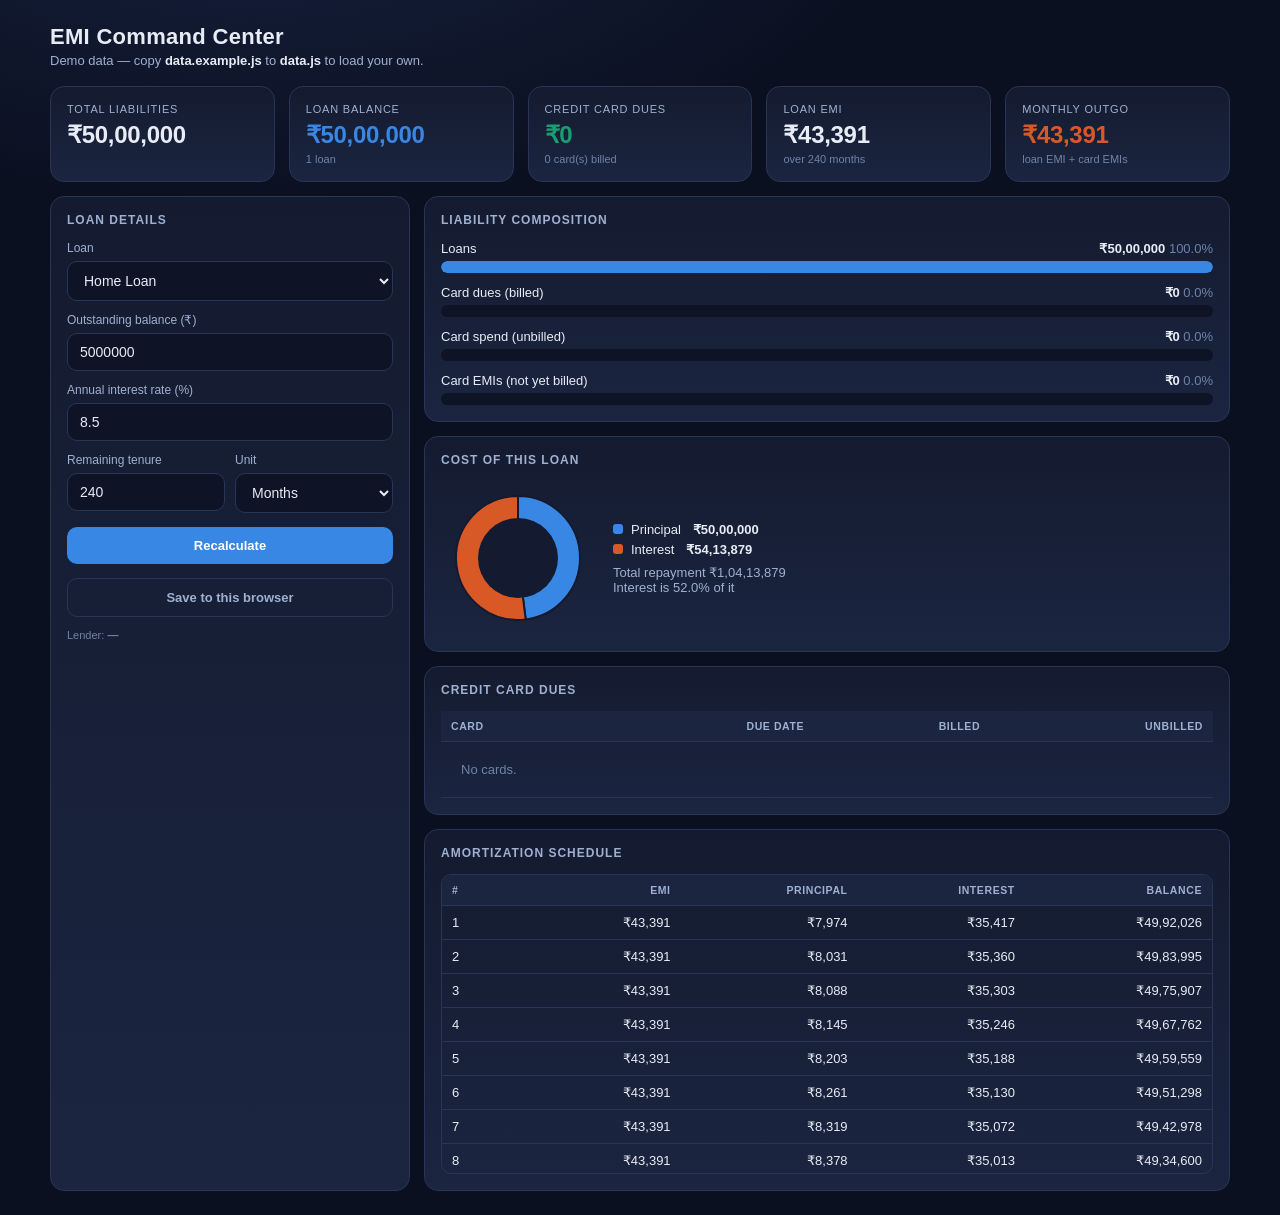
==== commit 012634c0: "Separate billed card dues from unbilled spend Unbilled spend is owed but carries no due date, so fol" ====
--- a/emi-tracker/index.html
+++ b/emi-tracker/index.html
@@ -11,7 +11,8 @@
     /* validated categorical slots (dark steps, checked vs #141b30) */
     --series-1:#3987e5;  /* blue   - principal */
     --series-2:#d95926;  /* orange - interest  */
-    --series-3:#199e70;  /* aqua   - cards     */
+    --series-3:#199e70;  /* aqua   - cards billed   */
+    --series-5:#9085e9;  /* violet - cards unbilled */
     --warn:#c98500; --danger:#e66767; --good:#199e70;
     --radius:14px;
   }
@@ -128,7 +129,7 @@
       <div class="card">
         <h2>Credit Card Dues</h2>
         <table id="cardTbl">
-          <thead><tr><th>Card</th><th>Due date</th><th>Amount</th></tr></thead>
+          <thead><tr><th>Card</th><th>Due date</th><th>Billed</th><th>Unbilled</th></tr></thead>
           <tbody></tbody>
         </table>
       </div>
@@ -191,6 +192,7 @@
   // ---- header / alerts ----
   var totalLoans=D.loans.reduce(function(s,l){return s+(l.balance||0);},0);
   var totalCards=(D.cards||[]).reduce(function(s,c){return s+(c.due||0);},0);
+  var totalUnbilled=(D.cards||[]).reduce(function(s,c){return s+(c.unbilled||0);},0);
   var cardEmis=D.cardEmis||[];
   var totalCardEmi=cardEmis.reduce(function(s,e){return s+(e.monthlyEmi||0);},0);
   // Whole months strictly after `from`'s month, up to and including end's month.
@@ -223,7 +225,9 @@
   // so exclude it from the EMI balance to avoid double-counting it.
   var emiAlreadyBilled=(D.cards||[]).reduce(function(s,c){return s+(c.emiPortion||0);},0);
   var totalEmiFuture=Math.max(0,totalEmiOutstanding-emiAlreadyBilled);
-  var totalLiab=totalLoans+totalCards+totalEmiFuture;
+  // Unbilled spend is owed but not yet payable — part of liabilities, not of
+  // the cash needed this cycle.
+  var totalLiab=totalLoans+totalCards+totalUnbilled+totalEmiFuture;
 
   $("subline").innerHTML = D.source==="demo"
     ? "Demo data — copy <b>data.example.js</b> to <b>data.js</b> to load your own."
@@ -245,9 +249,10 @@
   // ---- composition bars ----
   function renderBars(){
     var items=[{label:"Loans",val:totalLoans,color:"var(--series-1)"},
-               {label:"Credit cards",val:totalCards,color:"var(--series-3)"},
+               {label:"Card dues (billed)",val:totalCards,color:"var(--series-3)"},
+               {label:"Card spend (unbilled)",val:totalUnbilled,color:"var(--series-5)"},
                {label:"Card EMIs (not yet billed)",val:totalEmiFuture,color:"var(--series-2)"}];
-    var max=Math.max(totalLoans,totalCards,totalEmiFuture,1), box=$("bars");
+    var max=Math.max(totalLoans,totalCards,totalUnbilled,totalEmiFuture,1), box=$("bars");
     box.innerHTML="";
     items.forEach(function(it){
       var d=document.createElement("div"); d.className="brow";
@@ -329,18 +334,31 @@
   // ---- cards table ----
   (function(){
     var tb=$("cardTbl").querySelector("tbody");
-    if(!(D.cards||[]).length){ tb.innerHTML="<tr><td colspan='3' class='empty'>No cards.</td></tr>"; return; }
-    D.cards.slice().sort(function(a,b){return b.due-a.due;}).forEach(function(c){
-      var pill = c.due===0 ? "<span class='pill clear'>cleared</span>"
-        : (c._days!=null&&c._days<=30 ? "<span class='pill soon'>"+c._days+"d</span>" : "");
+    if(!(D.cards||[]).length){ tb.innerHTML="<tr><td colspan='4' class='empty'>No cards.</td></tr>"; return; }
+    D.cards.slice().sort(function(a,b){
+      return ((b.due||0)+(b.unbilled||0))-((a.due||0)+(a.unbilled||0));
+    }).forEach(function(c){
+      var pill = (c.due===0 && !c.unbilled) ? "<span class='pill clear'>cleared</span>"
+        : (c._days!=null&&c._days<=30 ? "<span class='pill soon'>"+c._days+"d</span>"
+        : (!c.due&&c.unbilled ? "<span class='pill'>unbilled</span>" : ""));
       var tr=document.createElement("tr");
-      tr.innerHTML="<td>"+c.name+pill+"</td><td>"+(c.dueDate||"—")+"</td><td>"+fmt(c.due)+
-        (c.emiPortion?"<br><span style='color:var(--dim);font-size:11px'>incl. "+fmt(c.emiPortion)+" EMI</span>":"")+"</td>";
+      tr.innerHTML="<td>"+c.name+pill+"</td><td>"+(c.dueDate||"—")+"</td>"+
+        "<td>"+fmt(c.due)+
+        (c.emiPortion?"<br><span style='color:var(--dim);font-size:11px'>incl. "+fmt(c.emiPortion)+" EMI</span>":"")+"</td>"+
+        "<td>"+(c.unbilled?fmt(c.unbilled):"<span style='color:var(--dim)'>—</span>")+"</td>";
       tb.appendChild(tr);
     });
     var tr=document.createElement("tr");
-    tr.innerHTML="<td><strong>Total</strong></td><td></td><td><strong>"+fmt(totalCards)+"</strong></td>";
+    tr.innerHTML="<td><strong>Total</strong></td><td></td><td><strong>"+fmt(totalCards)+
+      "</strong></td><td><strong>"+fmt(totalUnbilled)+"</strong></td>";
     tb.appendChild(tr);
+    if(totalUnbilled>0){
+      var tr2=document.createElement("tr");
+      tr2.innerHTML="<td colspan='4' style='text-align:left;color:var(--dim);font-size:11.5px;border-bottom:none'>"+
+        "Unbilled spend is owed but has no due date yet — it lands in the next statement, "+
+        "so it counts toward total liabilities but not toward cash needed this cycle.</td>";
+      tb.appendChild(tr2);
+    }
   })();
 
   // ---- loan selector + render ----
@@ -382,7 +400,8 @@
     $("kLoan").textContent=fmt(totalLoans);
     $("kLoanNote").textContent=D.loans.length+" loan"+(D.loans.length===1?"":"s");
     $("kCards").textContent=fmt(totalCards);
-    $("kCardsNote").textContent=(D.cards||[]).filter(function(c){return c.due>0;}).length+" card(s) with dues";
+    $("kCardsNote").innerHTML=(D.cards||[]).filter(function(c){return c.due>0;}).length+" card(s) billed"+
+      (totalUnbilled>0?" · <span style='color:var(--series-5)'>+"+fmt(totalUnbilled)+" unbilled</span>":"");
     $("kEmi").textContent = s? fmt(s.emi) : "—";
     $("kEmiNote").textContent = s? ("over "+n+" months") : "needs rate + tenure";
 
